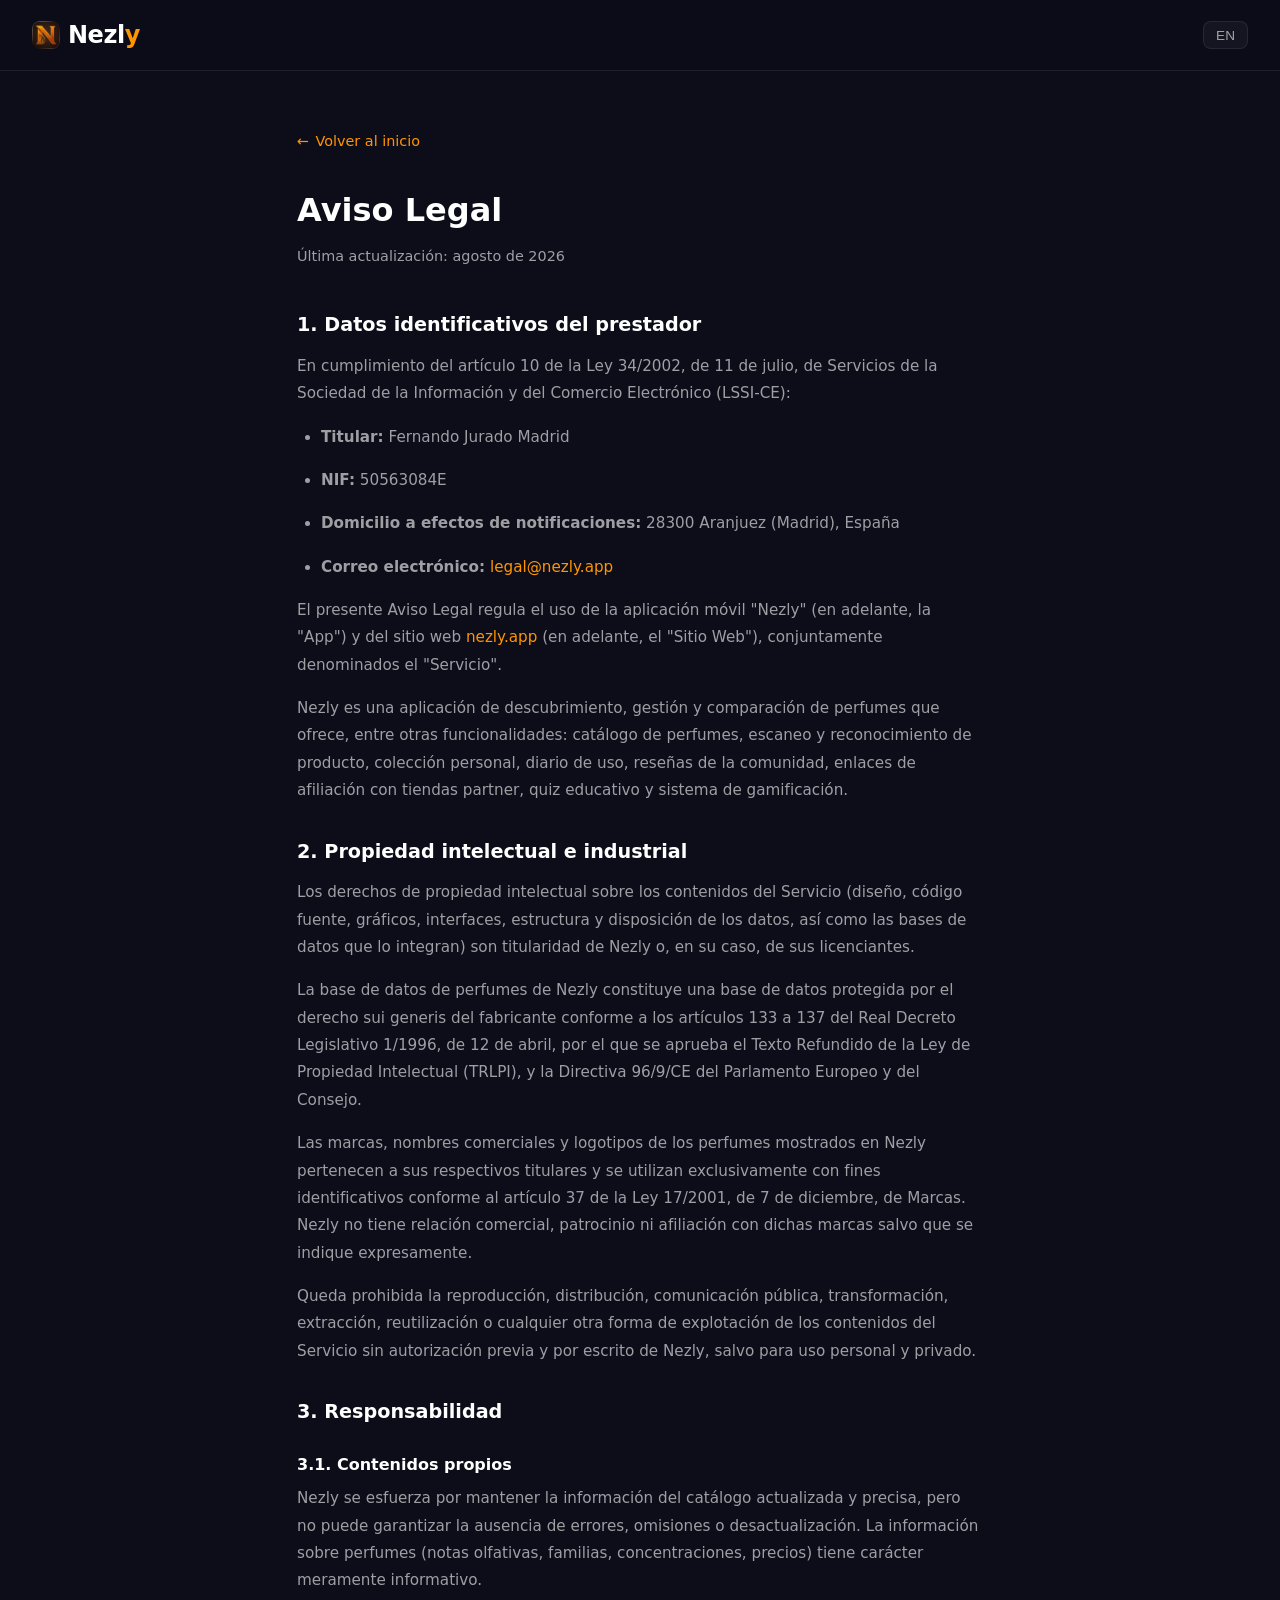
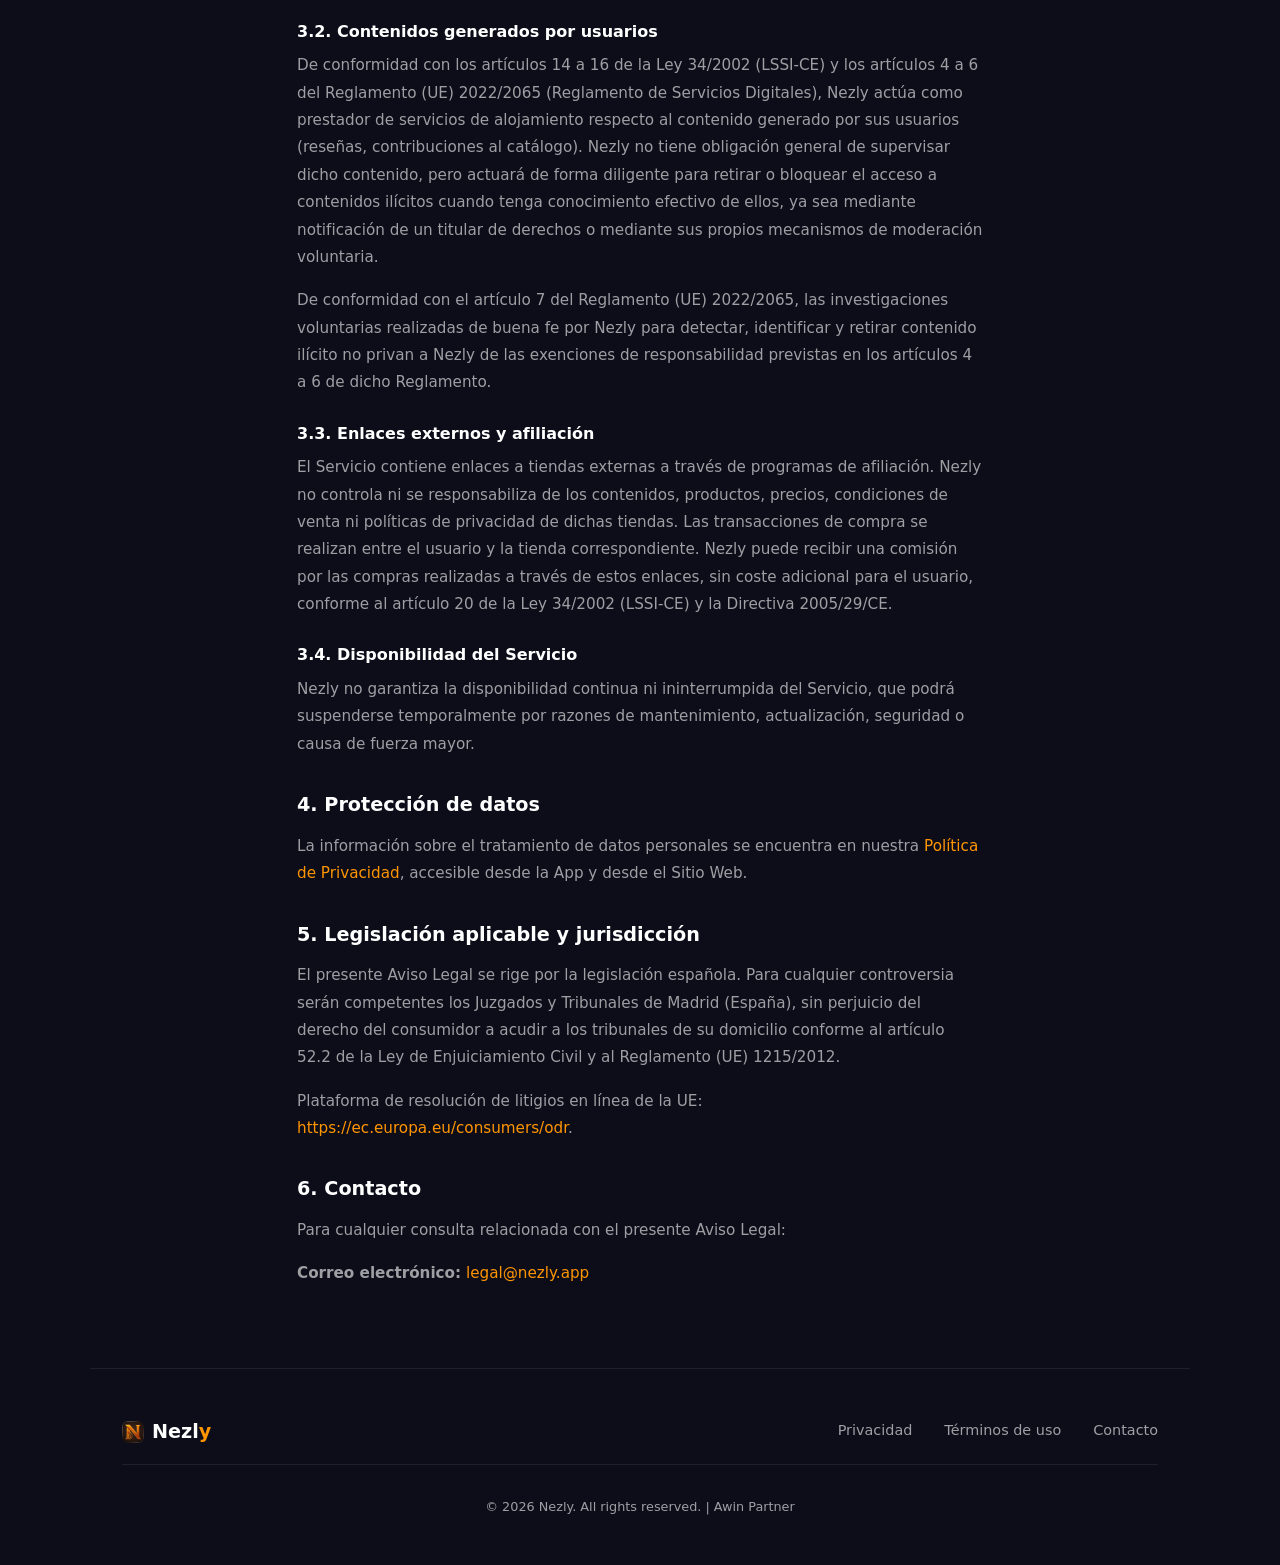
==== aviso-legal.html @ 7943663c "Add legal pages, app icon, and rebrand cleanup to nezly.app Adds bilingual (ES/EN) Privacy Policy, T" ====
<!DOCTYPE html>
<html lang="es">
<head>
    <meta charset="UTF-8">
    <meta name="viewport" content="width=device-width, initial-scale=1.0">
    <title>Aviso Legal — Nezly</title>
    <meta name="robots" content="noindex, nofollow">
    <meta name="theme-color" content="#0d0d1a">
    <link rel="icon" type="image/png" sizes="32x32" href="assets/favicon-32.png">
    <link rel="apple-touch-icon" href="assets/apple-touch-icon.png">
    <link rel="stylesheet" href="assets/styles.css">
</head>
<body>

<!-- NAVIGATION -->
<nav>
    <a href="index.html" class="logo"><img src="assets/nezly-icon-256.png" alt=""><span class="logo-word">Nezl<span>y</span></span></a>
    <ul class="nav-links">
        <li><button class="lang-toggle" onclick="toggleLang()" id="langBtn">EN</button></li>
    </ul>
</nav>

<!-- LEGAL NOTICE PAGE -->
<div class="legal active">
    <a href="index.html" class="back-link">← <span id="backLabel">Volver al inicio</span></a>

    <div class="legal-content active" data-lang="es">
        <h1>Aviso Legal</h1>
        <p class="last-updated">Última actualización: agosto de 2026</p>

        <h2>1. Datos identificativos del prestador</h2>
        <p>En cumplimiento del artículo 10 de la Ley 34/2002, de 11 de julio, de Servicios de la Sociedad de la Información y del Comercio Electrónico (LSSI-CE):</p>
        <ul>
            <li><strong>Titular:</strong> Fernando Jurado Madrid</li>
            <li><strong>NIF:</strong> 50563084E</li>
            <li><strong>Domicilio a efectos de notificaciones:</strong> 28300 Aranjuez (Madrid), España</li>
            <li><strong>Correo electrónico:</strong> <a href="mailto:legal@nezly.app">legal@nezly.app</a></li>
        </ul>
        <p>El presente Aviso Legal regula el uso de la aplicación móvil "Nezly" (en adelante, la "App") y del sitio web <a href="https://nezly.app">nezly.app</a> (en adelante, el "Sitio Web"), conjuntamente denominados el "Servicio".</p>
        <p>Nezly es una aplicación de descubrimiento, gestión y comparación de perfumes que ofrece, entre otras funcionalidades: catálogo de perfumes, escaneo y reconocimiento de producto, colección personal, diario de uso, reseñas de la comunidad, enlaces de afiliación con tiendas partner, quiz educativo y sistema de gamificación.</p>

        <h2>2. Propiedad intelectual e industrial</h2>
        <p>Los derechos de propiedad intelectual sobre los contenidos del Servicio (diseño, código fuente, gráficos, interfaces, estructura y disposición de los datos, así como las bases de datos que lo integran) son titularidad de Nezly o, en su caso, de sus licenciantes.</p>
        <p>La base de datos de perfumes de Nezly constituye una base de datos protegida por el derecho sui generis del fabricante conforme a los artículos 133 a 137 del Real Decreto Legislativo 1/1996, de 12 de abril, por el que se aprueba el Texto Refundido de la Ley de Propiedad Intelectual (TRLPI), y la Directiva 96/9/CE del Parlamento Europeo y del Consejo.</p>
        <p>Las marcas, nombres comerciales y logotipos de los perfumes mostrados en Nezly pertenecen a sus respectivos titulares y se utilizan exclusivamente con fines identificativos conforme al artículo 37 de la Ley 17/2001, de 7 de diciembre, de Marcas. Nezly no tiene relación comercial, patrocinio ni afiliación con dichas marcas salvo que se indique expresamente.</p>
        <p>Queda prohibida la reproducción, distribución, comunicación pública, transformación, extracción, reutilización o cualquier otra forma de explotación de los contenidos del Servicio sin autorización previa y por escrito de Nezly, salvo para uso personal y privado.</p>

        <h2>3. Responsabilidad</h2>
        <h3>3.1. Contenidos propios</h3>
        <p>Nezly se esfuerza por mantener la información del catálogo actualizada y precisa, pero no puede garantizar la ausencia de errores, omisiones o desactualización. La información sobre perfumes (notas olfativas, familias, concentraciones, precios) tiene carácter meramente informativo.</p>
        <h3>3.2. Contenidos generados por usuarios</h3>
        <p>De conformidad con los artículos 14 a 16 de la Ley 34/2002 (LSSI-CE) y los artículos 4 a 6 del Reglamento (UE) 2022/2065 (Reglamento de Servicios Digitales), Nezly actúa como prestador de servicios de alojamiento respecto al contenido generado por sus usuarios (reseñas, contribuciones al catálogo). Nezly no tiene obligación general de supervisar dicho contenido, pero actuará de forma diligente para retirar o bloquear el acceso a contenidos ilícitos cuando tenga conocimiento efectivo de ellos, ya sea mediante notificación de un titular de derechos o mediante sus propios mecanismos de moderación voluntaria.</p>
        <p>De conformidad con el artículo 7 del Reglamento (UE) 2022/2065, las investigaciones voluntarias realizadas de buena fe por Nezly para detectar, identificar y retirar contenido ilícito no privan a Nezly de las exenciones de responsabilidad previstas en los artículos 4 a 6 de dicho Reglamento.</p>
        <h3>3.3. Enlaces externos y afiliación</h3>
        <p>El Servicio contiene enlaces a tiendas externas a través de programas de afiliación. Nezly no controla ni se responsabiliza de los contenidos, productos, precios, condiciones de venta ni políticas de privacidad de dichas tiendas. Las transacciones de compra se realizan entre el usuario y la tienda correspondiente. Nezly puede recibir una comisión por las compras realizadas a través de estos enlaces, sin coste adicional para el usuario, conforme al artículo 20 de la Ley 34/2002 (LSSI-CE) y la Directiva 2005/29/CE.</p>
        <h3>3.4. Disponibilidad del Servicio</h3>
        <p>Nezly no garantiza la disponibilidad continua ni ininterrumpida del Servicio, que podrá suspenderse temporalmente por razones de mantenimiento, actualización, seguridad o causa de fuerza mayor.</p>

        <h2>4. Protección de datos</h2>
        <p>La información sobre el tratamiento de datos personales se encuentra en nuestra <a href="index.html#privacy">Política de Privacidad</a>, accesible desde la App y desde el Sitio Web.</p>

        <h2>5. Legislación aplicable y jurisdicción</h2>
        <p>El presente Aviso Legal se rige por la legislación española. Para cualquier controversia serán competentes los Juzgados y Tribunales de Madrid (España), sin perjuicio del derecho del consumidor a acudir a los tribunales de su domicilio conforme al artículo 52.2 de la Ley de Enjuiciamiento Civil y al Reglamento (UE) 1215/2012.</p>
        <p>Plataforma de resolución de litigios en línea de la UE: <a href="https://ec.europa.eu/consumers/odr" target="_blank" rel="noopener">https://ec.europa.eu/consumers/odr</a>.</p>

        <h2>6. Contacto</h2>
        <p>Para cualquier consulta relacionada con el presente Aviso Legal:</p>
        <p><strong>Correo electrónico:</strong> <a href="mailto:legal@nezly.app">legal@nezly.app</a></p>
    </div>

    <div class="legal-content" data-lang="en">
        <h1>Legal Notice</h1>
        <p class="last-updated">Last updated: August 2026</p>

        <h2>1. Identifying details of the provider</h2>
        <p>In compliance with article 10 of Spanish Law 34/2002, of 11 July, on Information Society Services and Electronic Commerce (LSSI-CE):</p>
        <ul>
            <li><strong>Owner:</strong> Fernando Jurado Madrid</li>
            <li><strong>Tax ID (NIF):</strong> 50563084E</li>
            <li><strong>Address for notifications:</strong> 28300 Aranjuez (Madrid), Spain</li>
            <li><strong>Email:</strong> <a href="mailto:legal@nezly.app">legal@nezly.app</a></li>
        </ul>
        <p>This Legal Notice governs the use of the "Nezly" mobile application (the "App") and the website <a href="https://nezly.app">nezly.app</a> (the "Website"), jointly referred to as the "Service".</p>
        <p>Nezly is a perfume discovery, management, and comparison app offering, among other features: a perfume catalog, product scanning and recognition, personal collection, usage diary, community reviews, affiliate links with partner stores, an educational quiz, and a gamification system.</p>

        <h2>2. Intellectual and industrial property</h2>
        <p>Intellectual property rights over the Service's content (design, source code, graphics, interfaces, structure and arrangement of data, and the databases comprising it) belong to Nezly or, where applicable, its licensors.</p>
        <p>Nezly's perfume database is a database protected by the database maker's sui generis right under articles 133 to 137 of Royal Legislative Decree 1/1996, of 12 April, approving the Consolidated Text of the Intellectual Property Law (TRLPI), and Directive 96/9/EC of the European Parliament and of the Council.</p>
        <p>The trademarks, trade names, and logos of perfumes shown in Nezly belong to their respective owners and are used exclusively for identification purposes under article 37 of Spanish Trademark Law 17/2001. Nezly has no commercial relationship, sponsorship, or affiliation with those brands unless expressly stated.</p>
        <p>Reproduction, distribution, public communication, transformation, extraction, reuse, or any other form of exploitation of the Service's content without Nezly's prior written authorization is prohibited, except for personal and private use.</p>

        <h2>3. Liability</h2>
        <h3>3.1. Nezly's own content</h3>
        <p>Nezly strives to keep catalog information up to date and accurate, but cannot guarantee the absence of errors, omissions, or outdated data. Information about perfumes (scent notes, families, concentrations, prices) is provided for informational purposes only.</p>
        <h3>3.2. User-generated content</h3>
        <p>In accordance with articles 14 to 16 of Law 34/2002 (LSSI-CE) and articles 4 to 6 of Regulation (EU) 2022/2065 (Digital Services Act), Nezly acts as a hosting service provider with respect to user-generated content (reviews, catalog contributions). Nezly has no general obligation to monitor such content, but will act diligently to remove or block access to unlawful content once it has actual knowledge of it, whether through notification from a rights holder or through its own voluntary moderation mechanisms.</p>
        <p>In accordance with article 7 of Regulation (EU) 2022/2065, voluntary investigations carried out in good faith by Nezly to detect, identify, and remove unlawful content do not deprive Nezly of the liability exemptions set out in articles 4 to 6 of that Regulation.</p>
        <h3>3.3. External links and affiliation</h3>
        <p>The Service contains links to external stores through affiliate programs. Nezly does not control and is not responsible for the content, products, prices, sale conditions, or privacy policies of those stores. Purchase transactions take place between the user and the corresponding store. Nezly may receive a commission for purchases made through these links, at no additional cost to the user, in accordance with article 20 of Law 34/2002 (LSSI-CE) and Directive 2005/29/EC.</p>
        <h3>3.4. Service availability</h3>
        <p>Nezly does not guarantee continuous or uninterrupted availability of the Service, which may be temporarily suspended for maintenance, updates, security, or force majeure reasons.</p>

        <h2>4. Data protection</h2>
        <p>Information about the processing of personal data can be found in our <a href="index.html#privacy">Privacy Policy</a>, accessible from the App and from the Website.</p>

        <h2>5. Applicable law and jurisdiction</h2>
        <p>This Legal Notice is governed by Spanish law. The Courts of Madrid (Spain) shall have jurisdiction over any dispute, without prejudice to the consumer's right to bring proceedings before the courts of their own domicile under article 52.2 of the Spanish Civil Procedure Act and Regulation (EU) 1215/2012.</p>
        <p>EU online dispute resolution platform: <a href="https://ec.europa.eu/consumers/odr" target="_blank" rel="noopener">https://ec.europa.eu/consumers/odr</a>.</p>

        <h2>6. Contact</h2>
        <p>For any query related to this Legal Notice:</p>
        <p><strong>Email:</strong> <a href="mailto:legal@nezly.app">legal@nezly.app</a></p>
    </div>
</div>

<!-- FOOTER -->
<footer>
    <div class="footer-content">
        <div class="footer-brand">
            <div class="footer-brand-name">
                <img src="assets/nezly-icon-256.png" alt="">
                <span class="footer-brand-word">Nezl<span>y</span></span>
            </div>
        </div>
        <ul class="footer-links">
            <li><a href="index.html#privacy" id="footerPrivacyLink">Privacidad</a></li>
            <li><a href="index.html#terms" id="footerTermsLink">Términos de uso</a></li>
            <li><a href="mailto:legal@nezly.app" id="footerContactLink">Contacto</a></li>
        </ul>
    </div>
    <div class="footer-copy">&copy; 2026 Nezly. All rights reserved. | Awin Partner</div>
</footer>

<script>
let currentLang = 'es';

const labels = {
    es: { back: 'Volver al inicio', privacy: 'Privacidad', terms: 'Términos de uso', contact: 'Contacto' },
    en: { back: 'Back to home', privacy: 'Privacy', terms: 'Terms of Use', contact: 'Contact' }
};

function toggleLang() {
    currentLang = currentLang === 'es' ? 'en' : 'es';
    document.getElementById('langBtn').textContent = currentLang === 'es' ? 'EN' : 'ES';
    document.documentElement.lang = currentLang;

    document.querySelectorAll('.legal-content').forEach(el => {
        el.classList.toggle('active', el.getAttribute('data-lang') === currentLang);
    });

    const t = labels[currentLang];
    document.getElementById('backLabel').textContent = t.back;
    document.getElementById('footerPrivacyLink').textContent = t.privacy;
    document.getElementById('footerTermsLink').textContent = t.terms;
    document.getElementById('footerContactLink').textContent = t.contact;
}
</script>

</body>
</html>
---- assets/styles.css ----
:root {
    --bg-primary: #0d0d1a;
    --bg-card: rgba(255, 255, 255, 0.04);
    --bg-card-hover: rgba(255, 255, 255, 0.07);
    --border-subtle: rgba(255, 255, 255, 0.08);
    --text-primary: #ffffff;
    --text-secondary: rgba(255, 255, 255, 0.6);
    --accent: #FF9500;
    --accent-amber: #E07800;
    --accent-soft: rgba(255, 149, 0, 0.15);
    --radius: 16px;
}

* { margin: 0; padding: 0; box-sizing: border-box; }

body {
    font-family: -apple-system, BlinkMacSystemFont, 'SF Pro Display', 'Segoe UI', system-ui, sans-serif;
    background: var(--bg-primary);
    color: var(--text-primary);
    line-height: 1.6;
    -webkit-font-smoothing: antialiased;
}

/* -- NAV -- */
nav {
    position: fixed;
    top: 0;
    width: 100%;
    padding: 1rem 2rem;
    display: flex;
    justify-content: space-between;
    align-items: center;
    z-index: 100;
    backdrop-filter: blur(20px);
    -webkit-backdrop-filter: blur(20px);
    background: rgba(13, 13, 26, 0.8);
    border-bottom: 1px solid var(--border-subtle);
}

.logo {
    display: inline-flex;
    align-items: center;
    gap: 0.5rem;
    font-size: 1.5rem;
    font-weight: 700;
    letter-spacing: -0.02em;
    color: var(--text-primary);
    text-decoration: none;
}

.logo img {
    width: 28px;
    height: 28px;
    border-radius: 8px;
    display: block;
}

/* "Nezl" + la "y" acentuada van envueltos en .logo-word (un único flex item)
   para que el `gap` del contenedor no se cuele entre el texto y el <span> de
   color — si no, flexbox los trata como dos items separados y se ven partidos. */
.logo-word span { color: var(--accent); }

.nav-links {
    display: flex;
    gap: 1.5rem;
    align-items: center;
    list-style: none;
}

.nav-links a {
    color: var(--text-secondary);
    text-decoration: none;
    font-size: 0.9rem;
    transition: color 0.2s;
}

.nav-links a:hover { color: var(--text-primary); }

.lang-toggle {
    background: var(--bg-card);
    border: 1px solid var(--border-subtle);
    border-radius: 8px;
    padding: 0.35rem 0.75rem;
    color: var(--text-secondary);
    font-size: 0.85rem;
    cursor: pointer;
    transition: all 0.2s;
}

.lang-toggle:hover {
    background: var(--bg-card-hover);
    color: var(--text-primary);
}

/* -- HERO -- */
.hero {
    min-height: 100vh;
    display: flex;
    flex-direction: column;
    justify-content: center;
    align-items: center;
    text-align: center;
    padding: 8rem 2rem 4rem;
    position: relative;
    overflow: hidden;
}

.hero::before {
    content: '';
    position: absolute;
    top: -50%;
    left: 50%;
    transform: translateX(-50%);
    width: 600px;
    height: 600px;
    background: radial-gradient(circle, rgba(255, 149, 0, 0.08) 0%, transparent 70%);
    pointer-events: none;
}

.hero-badge {
    display: inline-block;
    background: var(--accent-soft);
    border: 1px solid rgba(255, 149, 0, 0.2);
    border-radius: 100px;
    padding: 0.4rem 1.2rem;
    font-size: 0.85rem;
    color: var(--accent);
    margin-bottom: 2rem;
    letter-spacing: 0.02em;
}

.hero h1 {
    font-size: clamp(2.5rem, 6vw, 4.5rem);
    font-weight: 700;
    letter-spacing: -0.03em;
    line-height: 1.1;
    margin-bottom: 1.5rem;
    max-width: 700px;
}

.hero h1 em {
    font-style: normal;
    color: var(--accent);
}

.hero p {
    font-size: 1.15rem;
    color: var(--text-secondary);
    max-width: 520px;
    margin-bottom: 2.5rem;
    line-height: 1.7;
}

.app-store-badge {
    display: inline-flex;
    align-items: center;
    gap: 0.6rem;
    background: linear-gradient(135deg, var(--accent), var(--accent-amber));
    color: #ffffff;
    padding: 0.85rem 1.8rem;
    border-radius: 12px;
    font-size: 0.95rem;
    font-weight: 600;
    text-decoration: none;
    transition: transform 0.2s, opacity 0.2s;
}

.app-store-badge:hover {
    transform: scale(1.03);
    opacity: 0.9;
}

.app-store-badge svg {
    width: 22px;
    height: 22px;
}

/* -- FEATURES -- */
.features {
    padding: 6rem 2rem;
    max-width: 1100px;
    margin: 0 auto;
}

.section-label {
    font-size: 0.85rem;
    color: var(--accent);
    text-transform: uppercase;
    letter-spacing: 0.1em;
    margin-bottom: 0.75rem;
}

.section-title {
    font-size: clamp(1.8rem, 4vw, 2.5rem);
    font-weight: 700;
    letter-spacing: -0.02em;
    margin-bottom: 3rem;
    max-width: 500px;
}

.features-grid {
    display: grid;
    grid-template-columns: repeat(auto-fit, minmax(280px, 1fr));
    gap: 1.5rem;
}

.feature-card {
    background: var(--bg-card);
    border: 1px solid var(--border-subtle);
    border-radius: var(--radius);
    padding: 2rem;
    transition: background 0.2s, border-color 0.2s;
}

.feature-card:hover {
    background: var(--bg-card-hover);
    border-color: rgba(255, 149, 0, 0.2);
}

.feature-icon {
    font-size: 1.8rem;
    margin-bottom: 1rem;
}

.feature-card h3 {
    font-size: 1.1rem;
    margin-bottom: 0.5rem;
    font-weight: 600;
}

.feature-card p {
    font-size: 0.95rem;
    color: var(--text-secondary);
    line-height: 1.6;
}

/* -- ABOUT -- */
.about {
    padding: 6rem 2rem;
    max-width: 700px;
    margin: 0 auto;
}

.about p {
    color: var(--text-secondary);
    font-size: 1.05rem;
    line-height: 1.8;
    margin-bottom: 1.5rem;
}

/* -- PERFUMERIA CTA -- */
.perfumeria-cta {
    padding: 6rem 2rem;
    max-width: 700px;
    margin: 0 auto;
    text-align: center;
}

.perfumeria-cta .section-title {
    max-width: none;
}

.perfumeria-cta p {
    color: var(--text-secondary);
    font-size: 1.05rem;
    line-height: 1.8;
    margin-bottom: 2rem;
}

.perfumeria-btn {
    display: inline-block;
    background: linear-gradient(135deg, var(--accent), var(--accent-amber));
    color: #ffffff;
    padding: 0.85rem 2rem;
    border-radius: 12px;
    font-size: 0.95rem;
    font-weight: 600;
    text-decoration: none;
    transition: transform 0.2s, opacity 0.2s;
}

.perfumeria-btn:hover {
    transform: scale(1.03);
    opacity: 0.9;
}

/* -- FOOTER -- */
footer {
    padding: 3rem 2rem;
    border-top: 1px solid var(--border-subtle);
    max-width: 1100px;
    margin: 0 auto;
}

.footer-content {
    display: flex;
    justify-content: space-between;
    align-items: flex-start;
    flex-wrap: wrap;
    gap: 2rem;
}

.footer-brand {
    font-size: 1.2rem;
    font-weight: 700;
}

/* Fila icono + wordmark, separada del <p> de tagline para que este último
   siga apilándose DEBAJO (como en el diseño original) en vez de al lado —
   .footer-brand ya no es flex, solo esta fila interna lo es. */
.footer-brand-name {
    display: flex;
    align-items: center;
    gap: 0.5rem;
}

.footer-brand-name img {
    width: 22px;
    height: 22px;
    border-radius: 6px;
    display: block;
}

/* Mismo motivo que .logo-word: envolver "Nezl" + <span>y</span> evita que el
   `gap` del flex los separe visualmente. */
.footer-brand-word span { color: var(--accent); }

.footer-brand p {
    font-size: 0.85rem;
    color: var(--text-secondary);
    margin-top: 0.3rem;
}

.footer-links {
    display: flex;
    gap: 2rem;
    list-style: none;
}

.footer-links a {
    color: var(--text-secondary);
    text-decoration: none;
    font-size: 0.9rem;
    transition: color 0.2s;
}

.footer-links a:hover { color: var(--text-primary); }

.footer-copy {
    width: 100%;
    text-align: center;
    padding-top: 2rem;
    margin-top: 1rem;
    border-top: 1px solid var(--border-subtle);
    font-size: 0.8rem;
    color: var(--text-secondary);
}

/* -- LEGAL PAGES -- */
.legal {
    display: none;
    padding: 8rem 2rem 4rem;
    max-width: 750px;
    margin: 0 auto;
}

.legal.active { display: block; }

.legal h1 {
    font-size: 2rem;
    font-weight: 700;
    margin-bottom: 0.5rem;
}

.legal .last-updated {
    color: var(--text-secondary);
    font-size: 0.9rem;
    margin-bottom: 2.5rem;
}

.legal h2 {
    font-size: 1.2rem;
    font-weight: 600;
    margin-top: 2rem;
    margin-bottom: 0.75rem;
}

.legal h3 {
    font-size: 1rem;
    font-weight: 600;
    margin-top: 1.5rem;
    margin-bottom: 0.5rem;
    color: var(--text-primary);
}

.legal p, .legal li {
    color: var(--text-secondary);
    font-size: 0.95rem;
    line-height: 1.8;
    margin-bottom: 1rem;
}

.legal ul {
    padding-left: 1.5rem;
    margin-bottom: 1rem;
}

.legal table {
    width: 100%;
    border-collapse: collapse;
    margin-bottom: 1.5rem;
    font-size: 0.9rem;
}

.legal table th, .legal table td {
    text-align: left;
    padding: 0.6rem 0.75rem;
    border-bottom: 1px solid var(--border-subtle);
    color: var(--text-secondary);
}

.legal table th {
    color: var(--text-primary);
    font-weight: 600;
}

.legal a {
    color: var(--accent);
    text-decoration: none;
}

.legal a:hover { text-decoration: underline; }

.back-link {
    display: inline-flex;
    align-items: center;
    gap: 0.4rem;
    color: var(--accent);
    text-decoration: none;
    font-size: 0.9rem;
    margin-bottom: 2rem;
}

.back-link:hover { text-decoration: underline; }

/* -- Toggle de idioma dentro de una página legal (bloques data-lang) -- */
.legal-content { display: none; }
.legal-content.active { display: block; }

/* -- RESPONSIVE -- */
@media (max-width: 640px) {
    nav { padding: 1rem; }
    .nav-links { gap: 1rem; }
    .nav-links a { font-size: 0.8rem; }
    .features-grid { grid-template-columns: 1fr; }
    .footer-content { flex-direction: column; align-items: center; text-align: center; }
    .footer-links { flex-direction: column; gap: 1rem; align-items: center; }
}
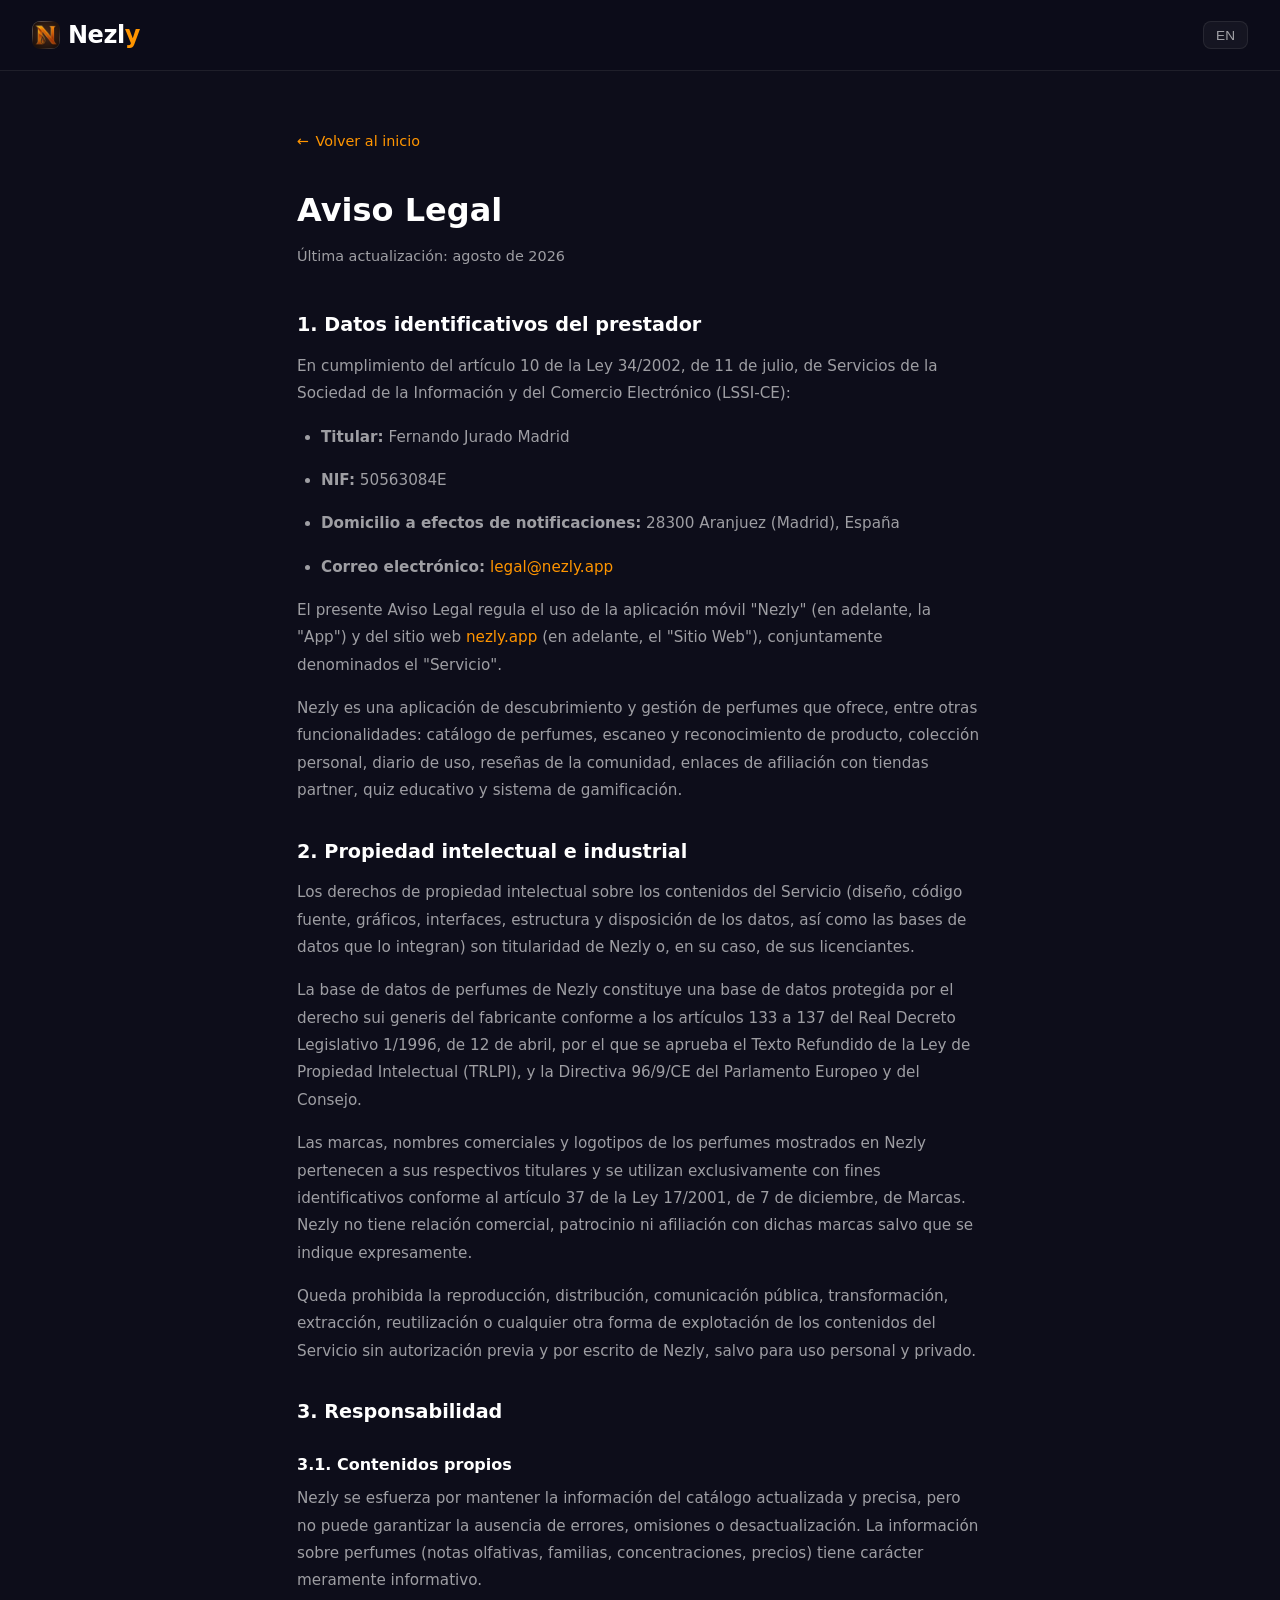
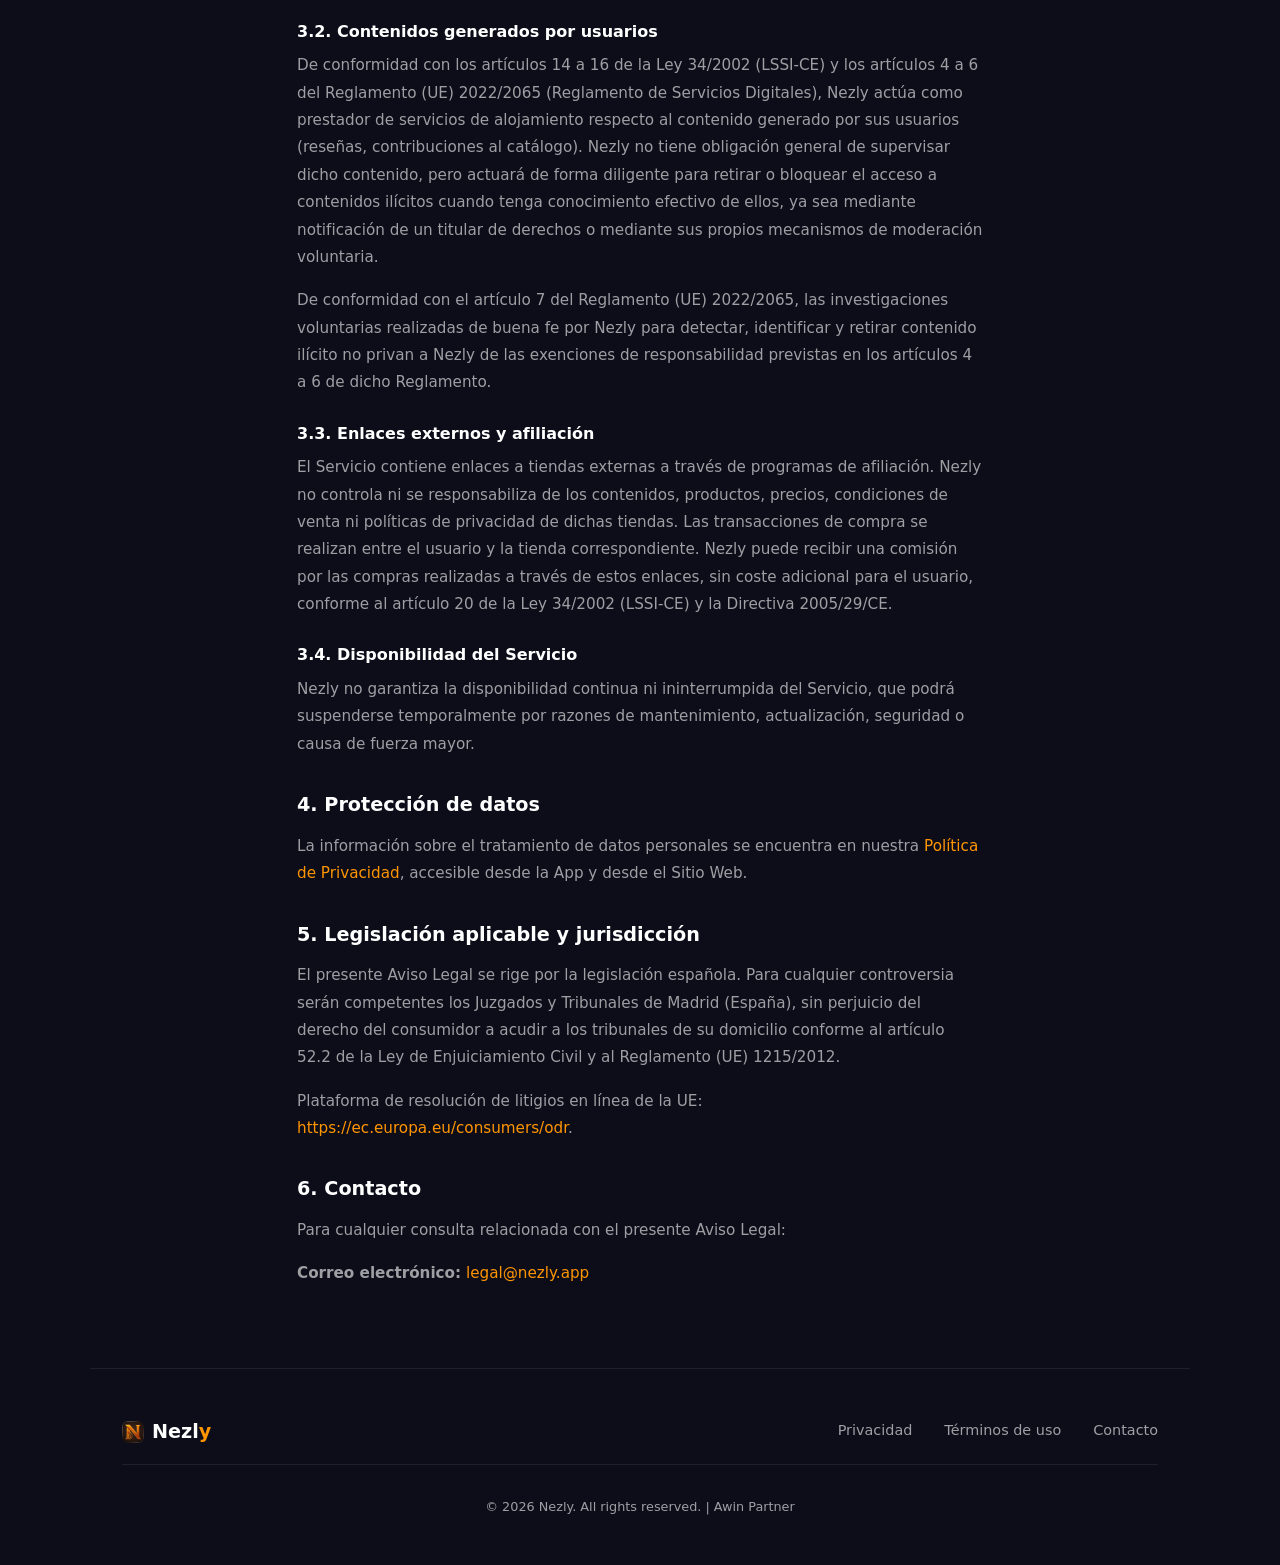
==== commit a5315ea2: "Remove remaining perfume-comparison wording from legal pages The literal "comparador de precios" phr" ====
--- a/aviso-legal.html
+++ b/aviso-legal.html
@@ -7,6 +7,8 @@
     <meta name="robots" content="noindex, nofollow">
     <meta name="theme-color" content="#0d0d1a">
     <link rel="icon" type="image/png" sizes="32x32" href="assets/favicon-32.png">
+    <link rel="icon" type="image/png" sizes="48x48" href="assets/favicon-48.png">
+    <link rel="icon" type="image/png" sizes="96x96" href="assets/favicon-96.png">
     <link rel="apple-touch-icon" href="assets/apple-touch-icon.png">
     <link rel="stylesheet" href="assets/styles.css">
 </head>
@@ -37,7 +39,7 @@
             <li><strong>Correo electrónico:</strong> <a href="mailto:legal@nezly.app">legal@nezly.app</a></li>
         </ul>
         <p>El presente Aviso Legal regula el uso de la aplicación móvil "Nezly" (en adelante, la "App") y del sitio web <a href="https://nezly.app">nezly.app</a> (en adelante, el "Sitio Web"), conjuntamente denominados el "Servicio".</p>
-        <p>Nezly es una aplicación de descubrimiento, gestión y comparación de perfumes que ofrece, entre otras funcionalidades: catálogo de perfumes, escaneo y reconocimiento de producto, colección personal, diario de uso, reseñas de la comunidad, enlaces de afiliación con tiendas partner, quiz educativo y sistema de gamificación.</p>
+        <p>Nezly es una aplicación de descubrimiento y gestión de perfumes que ofrece, entre otras funcionalidades: catálogo de perfumes, escaneo y reconocimiento de producto, colección personal, diario de uso, reseñas de la comunidad, enlaces de afiliación con tiendas partner, quiz educativo y sistema de gamificación.</p>
 
         <h2>2. Propiedad intelectual e industrial</h2>
         <p>Los derechos de propiedad intelectual sobre los contenidos del Servicio (diseño, código fuente, gráficos, interfaces, estructura y disposición de los datos, así como las bases de datos que lo integran) son titularidad de Nezly o, en su caso, de sus licenciantes.</p>
@@ -81,7 +83,7 @@
             <li><strong>Email:</strong> <a href="mailto:legal@nezly.app">legal@nezly.app</a></li>
         </ul>
         <p>This Legal Notice governs the use of the "Nezly" mobile application (the "App") and the website <a href="https://nezly.app">nezly.app</a> (the "Website"), jointly referred to as the "Service".</p>
-        <p>Nezly is a perfume discovery, management, and comparison app offering, among other features: a perfume catalog, product scanning and recognition, personal collection, usage diary, community reviews, affiliate links with partner stores, an educational quiz, and a gamification system.</p>
+        <p>Nezly is a perfume discovery and management app offering, among other features: a perfume catalog, product scanning and recognition, personal collection, usage diary, community reviews, affiliate links with partner stores, an educational quiz, and a gamification system.</p>
 
         <h2>2. Intellectual and industrial property</h2>
         <p>Intellectual property rights over the Service's content (design, source code, graphics, interfaces, structure and arrangement of data, and the databases comprising it) belong to Nezly or, where applicable, its licensors.</p>
